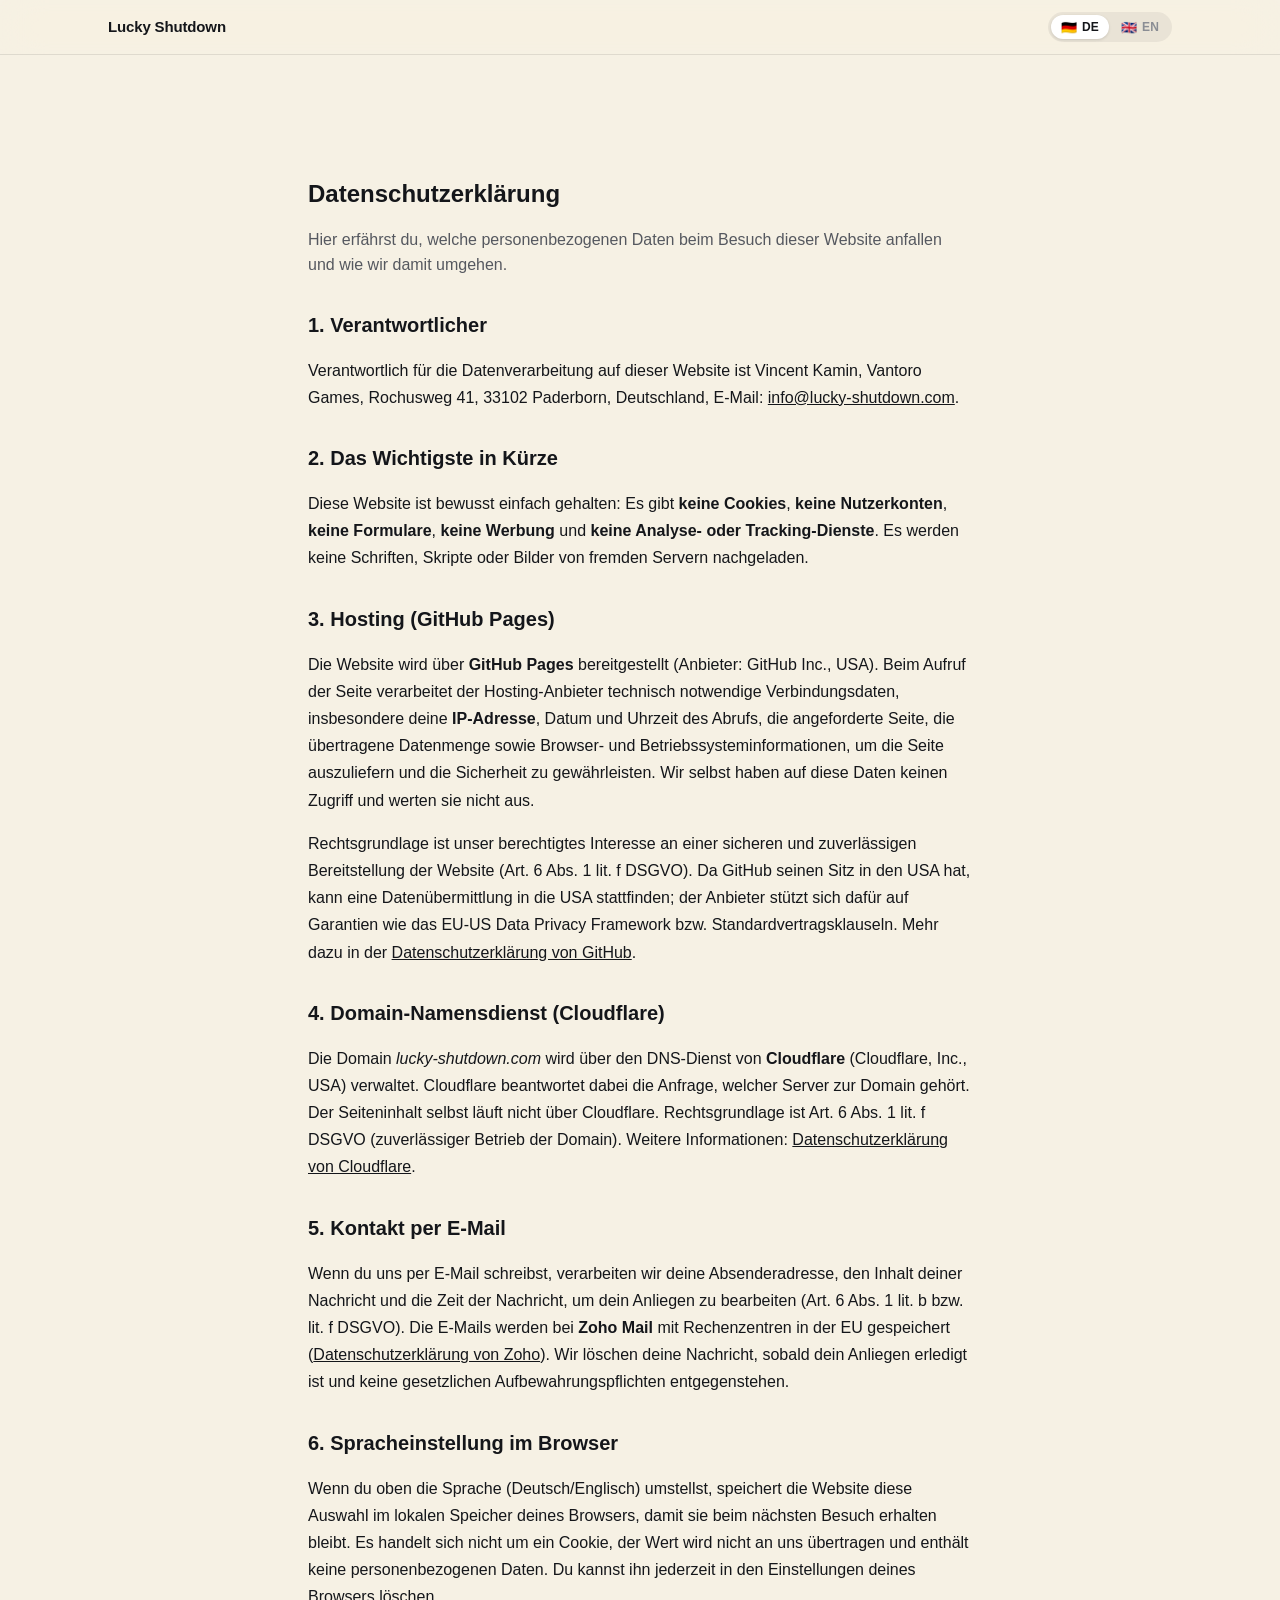
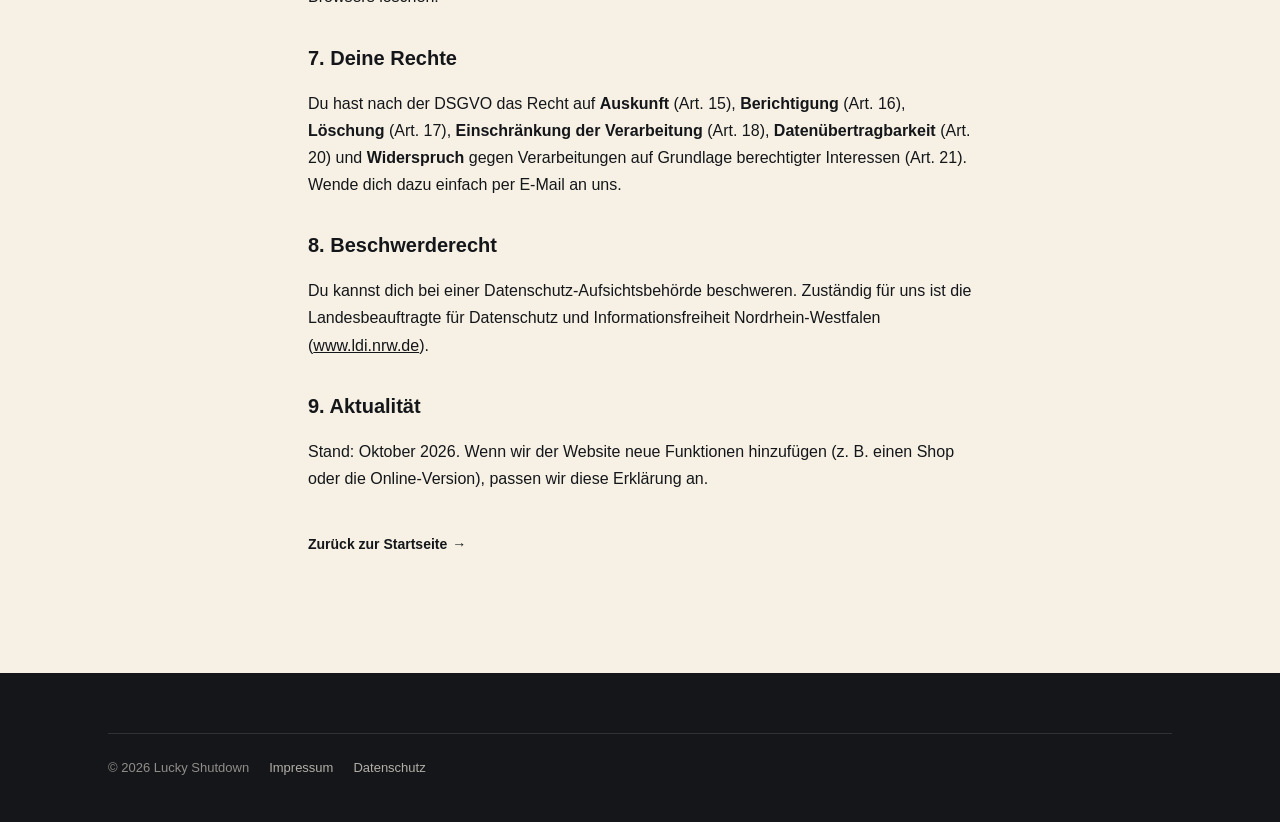
==== datenschutz.html @ 55f63623 "Datenschutzerklärung (DE/EN) und Fußzeilen-Links; Platzhalter entfernt Co-Authored-By: Claude Sonnet" ====
<!DOCTYPE html>
<html lang="de">
<head>
<meta charset="UTF-8">
<meta name="viewport" content="width=device-width, initial-scale=1.0">
<title>Datenschutz – Lucky Shutdown</title>
<meta name="robots" content="noindex">
<link rel="stylesheet" href="styles.css">
</head>
<body data-page="datenschutz">

<nav class="nav">
  <div class="wrap">
    <a class="nav-logo" href="./">Lucky Shutdown</a>
    <div class="nav-right">
      <div class="lang-switch" role="group" data-i18n-aria-label="lang.ariaLabel" aria-label="Sprache wählen">
        <button type="button" class="lang-btn is-active" data-lang="de" aria-pressed="true"><span class="lang-flag">🇩🇪</span><span class="lang-code">DE</span></button>
        <button type="button" class="lang-btn" data-lang="en" aria-pressed="false"><span class="lang-flag">🇬🇧</span><span class="lang-code">EN</span></button>
      </div>
    </div>
  </div>
</nav>

<section style="min-height:60vh">
  <div class="wrap-narrow">
    <h1 data-i18n="dsg.title" style="margin-bottom:8px">Datenschutzerklärung</h1>
    <p data-i18n="dsg.lede" style="color:var(--ink-soft);margin-bottom:24px">Hier erfährst du, welche personenbezogenen Daten beim Besuch dieser Website anfallen und wie wir damit umgehen.</p>
    <h2 data-i18n="dsg.h1" style="font-size:20px;margin:32px 0 8px">1. Verantwortlicher</h2>
    <p data-i18n="dsg.controller" style="line-height:1.7">Verantwortlich für die Datenverarbeitung auf dieser Website ist Vincent Kamin, Vantoro Games, Rochusweg 41, 33102 Paderborn, Deutschland, E-Mail: <a href="mailto:info@lucky-shutdown.com">info@lucky-shutdown.com</a>.</p>
    <h2 data-i18n="dsg.h2" style="font-size:20px;margin:32px 0 8px">2. Das Wichtigste in Kürze</h2>
    <p data-i18n="dsg.brief" style="line-height:1.7">Diese Website ist bewusst einfach gehalten: Es gibt <strong>keine Cookies</strong>, <strong>keine Nutzerkonten</strong>, <strong>keine Formulare</strong>, <strong>keine Werbung</strong> und <strong>keine Analyse- oder Tracking-Dienste</strong>. Es werden keine Schriften, Skripte oder Bilder von fremden Servern nachgeladen.</p>
    <h2 data-i18n="dsg.h3" style="font-size:20px;margin:32px 0 8px">3. Hosting (GitHub Pages)</h2>
    <p data-i18n="dsg.hosting1" style="line-height:1.7">Die Website wird über <strong>GitHub Pages</strong> bereitgestellt (Anbieter: GitHub Inc., USA). Beim Aufruf der Seite verarbeitet der Hosting-Anbieter technisch notwendige Verbindungsdaten, insbesondere deine <strong>IP-Adresse</strong>, Datum und Uhrzeit des Abrufs, die angeforderte Seite, die übertragene Datenmenge sowie Browser- und Betriebssysteminformationen, um die Seite auszuliefern und die Sicherheit zu gewährleisten. Wir selbst haben auf diese Daten keinen Zugriff und werten sie nicht aus.</p>
    <p data-i18n="dsg.hosting2" style="line-height:1.7">Rechtsgrundlage ist unser berechtigtes Interesse an einer sicheren und zuverlässigen Bereitstellung der Website (Art. 6 Abs. 1 lit. f DSGVO). Da GitHub seinen Sitz in den USA hat, kann eine Datenübermittlung in die USA stattfinden; der Anbieter stützt sich dafür auf Garantien wie das EU-US Data Privacy Framework bzw. Standardvertragsklauseln. Mehr dazu in der <a href="https://docs.github.com/en/site-policy/privacy-policies/github-general-privacy-statement" target="_blank" rel="noopener">Datenschutzerklärung von GitHub</a>.</p>
    <h2 data-i18n="dsg.h4" style="font-size:20px;margin:32px 0 8px">4. Domain-Namensdienst (Cloudflare)</h2>
    <p data-i18n="dsg.dns" style="line-height:1.7">Die Domain <em>lucky-shutdown.com</em> wird über den DNS-Dienst von <strong>Cloudflare</strong> (Cloudflare, Inc., USA) verwaltet. Cloudflare beantwortet dabei die Anfrage, welcher Server zur Domain gehört. Der Seiteninhalt selbst läuft nicht über Cloudflare. Rechtsgrundlage ist Art. 6 Abs. 1 lit. f DSGVO (zuverlässiger Betrieb der Domain). Weitere Informationen: <a href="https://www.cloudflare.com/privacypolicy/" target="_blank" rel="noopener">Datenschutzerklärung von Cloudflare</a>.</p>
    <h2 data-i18n="dsg.h5" style="font-size:20px;margin:32px 0 8px">5. Kontakt per E-Mail</h2>
    <p data-i18n="dsg.mail" style="line-height:1.7">Wenn du uns per E-Mail schreibst, verarbeiten wir deine Absenderadresse, den Inhalt deiner Nachricht und die Zeit der Nachricht, um dein Anliegen zu bearbeiten (Art. 6 Abs. 1 lit. b bzw. lit. f DSGVO). Die E-Mails werden bei <strong>Zoho Mail</strong> mit Rechenzentren in der EU gespeichert (<a href="https://www.zoho.com/privacy.html" target="_blank" rel="noopener">Datenschutzerklärung von Zoho</a>). Wir löschen deine Nachricht, sobald dein Anliegen erledigt ist und keine gesetzlichen Aufbewahrungspflichten entgegenstehen.</p>
    <h2 data-i18n="dsg.h6" style="font-size:20px;margin:32px 0 8px">6. Spracheinstellung im Browser</h2>
    <p data-i18n="dsg.lang" style="line-height:1.7">Wenn du oben die Sprache (Deutsch/Englisch) umstellst, speichert die Website diese Auswahl im lokalen Speicher deines Browsers, damit sie beim nächsten Besuch erhalten bleibt. Es handelt sich nicht um ein Cookie, der Wert wird nicht an uns übertragen und enthält keine personenbezogenen Daten. Du kannst ihn jederzeit in den Einstellungen deines Browsers löschen.</p>
    <h2 data-i18n="dsg.h7" style="font-size:20px;margin:32px 0 8px">7. Deine Rechte</h2>
    <p data-i18n="dsg.rights" style="line-height:1.7">Du hast nach der DSGVO das Recht auf <strong>Auskunft</strong> (Art. 15), <strong>Berichtigung</strong> (Art. 16), <strong>Löschung</strong> (Art. 17), <strong>Einschränkung der Verarbeitung</strong> (Art. 18), <strong>Datenübertragbarkeit</strong> (Art. 20) und <strong>Widerspruch</strong> gegen Verarbeitungen auf Grundlage berechtigter Interessen (Art. 21). Wende dich dazu einfach per E-Mail an uns.</p>
    <h2 data-i18n="dsg.h8" style="font-size:20px;margin:32px 0 8px">8. Beschwerderecht</h2>
    <p data-i18n="dsg.complaint" style="line-height:1.7">Du kannst dich bei einer Datenschutz-Aufsichtsbehörde beschweren. Zuständig für uns ist die Landesbeauftragte für Datenschutz und Informationsfreiheit Nordrhein-Westfalen (<a href="https://www.ldi.nrw.de" target="_blank" rel="noopener">www.ldi.nrw.de</a>).</p>
    <h2 data-i18n="dsg.h9" style="font-size:20px;margin:32px 0 8px">9. Aktualität</h2>
    <p data-i18n="dsg.updated" style="line-height:1.7">Stand: Oktober 2026. Wenn wir der Website neue Funktionen hinzufügen (z. B. einen Shop oder die Online-Version), passen wir diese Erklärung an.</p>
    <p style="margin-top:40px"><a class="link-arrow" href="./" data-i18n="imp.back">Zurück zur Startseite</a></p>
  </div>
</section>

<footer class="site-footer">
  <div class="wrap">
    <div class="footer-bottom">
      <span>&copy; 2026 Lucky Shutdown</span>
      <a href="impressum.html" data-i18n="footer.imprint">Impressum</a>
      <a href="datenschutz.html" data-i18n="footer.privacy">Datenschutz</a>
    </div>
  </div>
</footer>

<script src="i18n.js" defer></script>
<script src="main.js" defer></script>
</body>
</html>
---- styles.css ----
/* Lucky Shutdown - Website
   ---------------------------------------------------------------------------
   Farb-Tokens 1:1 aus renderer/tokens.py / web/styles/tokens.css.
   Typografie/Layout im "Apple-Charakter": Systemschrift, viel Weißraum,
   ruhige Sektionsrhythmik, Haarlinien statt Kästen, dezente Bewegung.
   Die Website hat mehrere Seiten (index / regeln / karten), die sich
   diese eine Stylesheet-Datei teilen. */

:root {
  --amber: #FF8A00;
  --amber-deep: #C6600A;
  --amber-glow: #FFB25C;
  --cyan: #00AEC0;
  --cyan-deep: #007585;
  --cyan-glow: #5CE4F2;
  --ink: #14161A;
  --ink-soft: #55585F;
  --ink-mute: #8A8D94;
  --cream: #F6F1E4;
  --cream-2: #FBF8F0;          /* leicht hellerer Cream für abgesetzte Flächen */
  --cream-shadow: #E7DFC9;
  --white: #FFFFFF;
  --gold: #D8B24C;
  --gold-bright: #EFD68E;
  --line: rgba(20, 22, 26, 0.10);
  --line-soft: rgba(20, 22, 26, 0.06);

  --amber-wash: rgba(255, 138, 0, 0.10);
  --cyan-wash: rgba(0, 174, 192, 0.10);
  --gold-wash: rgba(216, 178, 76, 0.14);

  --font: -apple-system, BlinkMacSystemFont, 'SF Pro Display', 'SF Pro Text',
          'Helvetica Neue', Arial, sans-serif;

  --maxw: 1120px;
  --ease: cubic-bezier(0.22, 1, 0.36, 1);
}

* { box-sizing: border-box; }
html { scroll-behavior: smooth; scroll-padding-top: 72px; }

body {
  margin: 0;
  background: var(--cream);
  color: var(--ink);
  font-family: var(--font);
  line-height: 1.55;
  -webkit-font-smoothing: antialiased;
  text-rendering: optimizeLegibility;
  /* Sicherheitsnetz gegen horizontales Scrollen der ganzen Seite. */
  overflow-x: hidden;
}

img, svg { max-width: 100%; display: block; }
a { color: inherit; }

.wrap { max-width: var(--maxw); margin: 0 auto; padding: 0 28px; }
.wrap-mid { max-width: 900px; margin: 0 auto; padding: 0 28px; }
.wrap-narrow { max-width: 720px; margin: 0 auto; padding: 0 28px; }

@media (prefers-reduced-motion: reduce) {
  * { animation-duration: 0.001ms !important; transition-duration: 0.001ms !important; scroll-behavior: auto; }
}

.sr-only {
  position: absolute; width: 1px; height: 1px; padding: 0; margin: -1px;
  overflow: hidden; clip: rect(0, 0, 0, 0); white-space: nowrap; border: 0;
}

/* =========================================================================
   Navigation (geteilt über alle Seiten)
   ========================================================================= */
.nav {
  position: sticky;
  top: 0;
  z-index: 40;
  background: rgba(246, 241, 228, 0.75);
  backdrop-filter: saturate(180%) blur(20px);
  -webkit-backdrop-filter: saturate(180%) blur(20px);
  border-bottom: 1px solid var(--line);
}
.nav .wrap {
  display: flex;
  align-items: center;
  justify-content: space-between;
  gap: 16px;
  height: 54px;
}
.nav-logo {
  font-weight: 650;
  font-size: 15px;
  letter-spacing: -0.01em;
  color: var(--ink);
  white-space: nowrap;
  text-decoration: none;
}
.nav-right { display: flex; align-items: center; gap: 14px; min-width: 0; flex-shrink: 0; }
.nav-buy {
  flex-shrink: 0;
  font-size: 12.5px;
  font-weight: 600;
  padding: 7px 15px;
  border-radius: 980px;
  background: var(--ink);
  color: var(--cream);
  text-decoration: none;
  white-space: nowrap;
  transition: opacity 0.15s ease;
}
.nav-buy:hover { opacity: 0.85; }
.nav-buy.is-soon { background: transparent; color: var(--ink-mute); border: 1px solid var(--line); cursor: default; }

/* Menü-Knopf (Hamburger) - ersetzt die frueher direkt sichtbare Link-Reihe.
   Die klappt darunter auf (.nav-menu), auf Desktop wie Handy gleich, damit
   man immer alle drei Punkte auf einen Blick hat statt eine schmale,
   potenziell scrollbare Zeile zu uebersehen. */
.nav-menu-btn {
  display: inline-flex;
  flex-direction: column;
  align-items: center;
  justify-content: center;
  gap: 4px;
  width: 34px;
  height: 34px;
  padding: 0;
  border: none;
  border-radius: 8px;
  background: transparent;
  cursor: pointer;
  flex-shrink: 0;
  transition: background 0.15s ease;
}
.nav-menu-btn:hover { background: rgba(20, 22, 26, 0.06); }
.nav-menu-btn span {
  display: block;
  width: 18px;
  height: 2px;
  border-radius: 2px;
  background: var(--ink);
  transition: transform 0.2s ease, opacity 0.2s ease;
}
.nav-menu-btn[aria-expanded="true"] span:nth-child(1) { transform: translateY(6px) rotate(45deg); }
.nav-menu-btn[aria-expanded="true"] span:nth-child(2) { opacity: 0; }
.nav-menu-btn[aria-expanded="true"] span:nth-child(3) { transform: translateY(-6px) rotate(-45deg); }

.nav-menu {
  position: absolute;
  top: 100%;
  left: 0;
  right: 0;
  background: var(--cream);
  border-bottom: 1px solid var(--line);
  box-shadow: 0 16px 30px -18px rgba(20, 22, 26, 0.35);
}
.nav-menu[hidden] { display: none; }
.nav-menu ul {
  list-style: none;
  margin: 0 auto;
  padding: 8px 28px;
  max-width: var(--maxw);
}
.nav-menu li { border-top: 1px solid var(--line-soft); }
.nav-menu li:first-child { border-top: none; }
.nav-menu a {
  display: block;
  padding: 15px 4px;
  color: var(--ink);
  text-decoration: none;
  font-size: 15.5px;
  font-weight: 600;
  letter-spacing: -0.005em;
  transition: color 0.15s ease;
}
.nav-menu a:hover { color: var(--ink-soft); }
.nav-menu a[aria-current="page"] { color: var(--gold); }

/* Sprachumschalter */
.lang-switch {
  display: flex;
  align-items: center;
  gap: 2px;
  flex-shrink: 0;
  padding: 3px;
  border-radius: 980px;
  background: rgba(20, 22, 26, 0.06);
}
.lang-btn {
  display: inline-flex;
  align-items: center;
  gap: 5px;
  border: none;
  background: transparent;
  color: var(--ink-mute);
  font-family: inherit;
  font-size: 12px;
  font-weight: 650;
  letter-spacing: 0.01em;
  padding: 5px 10px;
  border-radius: 980px;
  cursor: pointer;
  transition: background 0.15s ease, color 0.15s ease;
}
.lang-btn:hover { color: var(--ink); }
.lang-btn.is-active {
  background: var(--white);
  color: var(--ink);
  box-shadow: 0 1px 3px rgba(20, 22, 26, 0.14);
}
.lang-flag { font-size: 13px; line-height: 1; }

@media (max-width: 700px) {
  /* Auf schmalen Screens zeigt der Umschalter nur noch die Flaggen, damit
     neben ihm noch Platz fuer die "Bald erhaeltlich"-Badge und den
     Menü-Knopf bleibt. */
  .lang-code { display: none; }
  .lang-btn { padding: 6px 8px; }
  .lang-flag { font-size: 15px; }
}

@media (max-width: 560px) {
  .nav-right { gap: 8px; }
  .nav-buy { padding: 6px 11px; font-size: 11.5px; }
}

@media (max-width: 420px) {
  /* Auf sehr schmalen Screens reicht der Platz nicht fuer Umschalter +
     "Bald erhaeltlich" + Menü-Knopf nebeneinander - die (ohnehin nicht
     klickbare) Badge weicht hier, damit Umschalter und Menü nicht verschwinden. */
  .nav-buy { display: none; }
}

/* =========================================================================
   Buttons
   ========================================================================= */
.btn {
  display: inline-flex;
  align-items: center;
  gap: 8px;
  padding: 13px 26px;
  border-radius: 980px;
  font-weight: 600;
  font-size: 15px;
  letter-spacing: -0.005em;
  text-decoration: none;
  border: 1px solid transparent;
  cursor: pointer;
  font-family: inherit;
  transition: transform 0.15s ease, opacity 0.15s ease, background 0.15s ease;
}
.btn:hover { opacity: 0.88; }
.btn:active { transform: scale(0.97); }
.btn-primary { background: var(--ink); color: var(--white); }
.btn-secondary { background: transparent; color: var(--ink); border-color: var(--line); }
.btn-ghost { background: rgba(20,22,26,0.05); color: var(--ink); }
.btn[aria-disabled="true"] { opacity: 0.5; pointer-events: none; }
.btn-lg { padding: 15px 30px; font-size: 16px; }

.link-arrow {
  display: inline-flex;
  align-items: center;
  gap: 5px;
  font-weight: 600;
  font-size: 14px;
  color: var(--ink);
  text-decoration: none;
}
.link-arrow::after { content: '\2192'; transition: transform 0.15s ease; }
.link-arrow:hover::after { transform: translateX(3px); }

/* =========================================================================
   Section shell
   ========================================================================= */
section { padding: 100px 0; }
.section-alt { background: var(--white); }
.section-cream2 { background: var(--cream-2); }
.section-head { text-align: center; max-width: 640px; margin: 0 auto 60px; }
.section-head.left { text-align: left; margin-left: 0; }

.eyebrow {
  font-size: 12.5px;
  font-weight: 650;
  letter-spacing: 0.06em;
  text-transform: uppercase;
  color: var(--ink-mute);
  margin: 0 0 12px;
}
h2.section-title {
  font-size: clamp(26px, 3.4vw, 38px);
  font-weight: 700;
  letter-spacing: -0.02em;
  line-height: 1.1;
  margin: 0 0 14px;
  text-wrap: balance;
  color: var(--ink);
}
.section-lede {
  color: var(--ink-soft);
  font-size: 17px;
  line-height: 1.55;
  margin: 0;
}

.badge-soon {
  display: inline-block;
  font-size: 11px;
  font-weight: 700;
  letter-spacing: 0.05em;
  text-transform: uppercase;
  color: var(--cyan-deep);
  background: var(--cyan-wash);
  border-radius: 980px;
  padding: 4px 11px;
  vertical-align: middle;
}
.placeholder-note {
  display: inline-block;
  font-size: 11.5px;
  font-weight: 600;
  letter-spacing: 0.02em;
  color: var(--gold);
  background: var(--gold-wash);
  border-radius: 980px;
  padding: 4px 12px;
}

/* =========================================================================
   Hero (Startseite)
   ========================================================================= */
.hero { padding: 60px 0 76px; text-align: center; }
.hero h1 {
  font-size: clamp(38px, 6vw, 64px);
  font-weight: 700;
  letter-spacing: -0.025em;
  line-height: 1.04;
  margin: 0 0 14px;
  text-wrap: balance;
}
.hero .tagline {
  max-width: 540px;
  margin: 0 auto 6px;
  font-size: 19px;
  color: var(--ink-soft);
  text-wrap: balance;
}
.hero .tagline .draft-tag { display: block; margin-top: 12px; }

.box3d-wrap { margin: 44px auto 4px; display: flex; justify-content: center; }
.box3d-stage {
  width: 280px; height: 364px;
  perspective: 1400px;
  touch-action: none; user-select: none;
  filter: drop-shadow(0 40px 60px rgba(20, 22, 26, 0.22));
}
.box3d-cube {
  position: relative; width: 100%; height: 100%;
  transform-style: preserve-3d; cursor: grab; will-change: transform;
}
.box3d-cube.dragging { cursor: grabbing; }
.box3d-face {
  position: absolute; top: 50%; left: 50%;
  overflow: hidden; border-radius: 4px;
  box-shadow: 0 0 0 1px rgba(20, 22, 26, 0.06);
  backface-visibility: hidden;
}
.box3d-face img { width: 100%; height: 100%; object-fit: cover; pointer-events: none; }
.box3d-face.front  { width: 280px; height: 364px; margin: -182px 0 0 -140px; transform: translateZ(28px); }
.box3d-face.back   { width: 280px; height: 364px; margin: -182px 0 0 -140px; transform: rotateY(180deg) translateZ(28px); }
.box3d-face.right  { width: 56px;  height: 364px; margin: -182px 0 0 -28px;  transform: rotateY(90deg) translateZ(140px); }
.box3d-face.left   { width: 56px;  height: 364px; margin: -182px 0 0 -28px;  transform: rotateY(-90deg) translateZ(140px); }
.box3d-face.top    { width: 280px; height: 56px;  margin: -28px 0 0 -140px; transform: rotateX(90deg) translateZ(182px); }
.box3d-face.bottom { width: 280px; height: 56px;  margin: -28px 0 0 -140px; transform: rotateX(-90deg) translateZ(182px); }

.drag-hint {
  text-align: center;
  font-size: 12.5px; font-weight: 500;
  color: var(--ink-mute);
  margin: 26px 0 36px;
  letter-spacing: 0.01em;
}

.cta-row { display: flex; gap: 14px; justify-content: center; flex-wrap: wrap; }

/* =========================================================================
   "In 30 Sekunden" – Mini-Schritte
   ========================================================================= */
.quick-steps {
  display: grid;
  grid-template-columns: repeat(auto-fit, minmax(220px, 1fr));
  gap: 24px;
  max-width: 940px;
  margin: 0 auto;
  counter-reset: qs;
}
.quick-step { position: relative; padding-left: 44px; }
.quick-step::before {
  counter-increment: qs;
  content: counter(qs);
  position: absolute; left: 0; top: -2px;
  width: 30px; height: 30px;
  display: flex; align-items: center; justify-content: center;
  border-radius: 50%;
  background: var(--ink); color: var(--cream);
  font-size: 14px; font-weight: 700;
}
.quick-step h3 { margin: 0 0 4px; font-size: 16px; font-weight: 650; }
.quick-step p { margin: 0; font-size: 14.5px; color: var(--ink-soft); }

/* =========================================================================
   Zwei-Wege-Split: physisch vs. digital
   ========================================================================= */
.paths {
  display: grid;
  grid-template-columns: 1fr 1fr;
  gap: 24px;
  max-width: 940px;
  margin: 0 auto;
}
@media (max-width: 760px) { .paths { grid-template-columns: 1fr; } }
.path-card {
  border: 1px solid var(--line);
  border-radius: 22px;
  padding: 34px 30px;
  background: var(--white);
  display: flex;
  flex-direction: column;
}
.path-card.digital { background: var(--ink); color: var(--cream); border-color: transparent; }
.path-kicker {
  font-size: 12px; font-weight: 700; letter-spacing: 0.06em; text-transform: uppercase;
  color: var(--ink-mute); margin: 0 0 10px;
}
.path-card.digital .path-kicker { color: rgba(246,241,228,0.55); }
.path-card h3 { margin: 0 0 10px; font-size: 22px; font-weight: 700; letter-spacing: -0.015em; }
.path-card > p { margin: 0 0 20px; font-size: 15px; color: var(--ink-soft); }
.path-card.digital > p { color: rgba(246,241,228,0.75); }
.path-card ul { margin: 0 0 24px; padding: 0; list-style: none; }
.path-card li {
  font-size: 14.5px; padding: 7px 0 7px 24px; position: relative;
  color: var(--ink-soft);
}
.path-card.digital li { color: rgba(246,241,228,0.8); }
.path-card li::before {
  content: '\2713'; position: absolute; left: 0; color: var(--gold); font-weight: 700;
}
.path-card .btn { margin-top: auto; align-self: flex-start; }
.path-card.digital .btn-primary { background: var(--gold-bright); color: var(--ink); }

/* =========================================================================
   Kaufen-Teaser
   ========================================================================= */
.buy-cta {
  background: var(--ink);
  color: var(--cream);
  text-align: center;
}
.buy-cta h2 { font-size: clamp(26px, 4vw, 38px); font-weight: 700; letter-spacing: -0.02em; margin: 0 0 14px; }
.buy-cta p { max-width: 460px; margin: 0 auto 28px; color: rgba(246,241,228,0.72); font-size: 17px; }

/* =========================================================================
   Rules – Seitenkopf & "Schnell erklärt"
   ========================================================================= */
.page-head {
  padding: 68px 0 8px;
  text-align: center;
}
/* Abschnitt "Spielregeln" der Einzelseite: der Kopf bringt
   seinen Abstand selbst mit, deshalb kein zusaetzliches Section-Padding. */
#regeln { padding: 0; border-top: 1px solid var(--line); }
#karten { padding: 0 0 90px; }
.page-head h1,
.page-head h2 {
  font-size: clamp(34px, 5vw, 52px);
  font-weight: 700;
  letter-spacing: -0.025em;
  margin: 0 0 12px;
}
.page-head p { color: var(--ink-soft); font-size: 18px; max-width: 560px; margin: 0 auto; }

.quickref {
  max-width: 760px;
  margin: 44px auto 0;
  background: var(--white);
  border: 1px solid var(--line);
  border-radius: 22px;
  padding: 34px 34px 30px;
  text-align: left;
}
.quickref h2 {
  font-size: 13px; font-weight: 700; letter-spacing: 0.06em; text-transform: uppercase;
  color: var(--ink-mute); margin: 0 0 20px;
}
.quickref ol { margin: 0; padding: 0; list-style: none; counter-reset: qr; }
.quickref li {
  position: relative;
  padding: 12px 0 12px 40px;
  border-top: 1px solid var(--line-soft);
  font-size: 15px;
  color: var(--ink-soft);
}
.quickref li:first-child { border-top: none; }
.quickref li::before {
  counter-increment: qr;
  content: counter(qr);
  position: absolute; left: 0; top: 12px;
  width: 24px; height: 24px;
  display: flex; align-items: center; justify-content: center;
  border-radius: 50%;
  background: var(--gold-wash); color: var(--gold);
  font-size: 12px; font-weight: 700;
}
.quickref li strong { color: var(--ink); font-weight: 650; }

/* Sprungmarken-Leiste */
.jumpbar {
  position: sticky;
  top: 54px;
  z-index: 20;
  background: rgba(246,241,228,0.82);
  backdrop-filter: blur(14px);
  -webkit-backdrop-filter: blur(14px);
  border-bottom: 1px solid var(--line);
  margin-top: 60px;
}
.jumpbar ul {
  display: flex;
  gap: 6px;
  list-style: none;
  margin: 0 auto;
  max-width: var(--maxw);
  padding: 10px 28px;
  overflow-x: auto;
  scrollbar-width: none;
}
.jumpbar ul::-webkit-scrollbar { display: none; }
.jumpbar a {
  flex-shrink: 0;
  font-size: 12.5px; font-weight: 600;
  color: var(--ink-soft);
  text-decoration: none;
  padding: 6px 12px;
  border-radius: 980px;
  transition: background 0.15s ease, color 0.15s ease;
}
.jumpbar a:hover { background: rgba(20,22,26,0.05); color: var(--ink); }

/* =========================================================================
   Rules – Blockstruktur A–G
   ========================================================================= */
.rule-block {
  border-top: 1px solid var(--line);
  padding: 64px 0;
}
.rule-block:first-of-type { border-top: none; }
.rule-block h2 {
  font-size: clamp(24px, 3vw, 32px);
  font-weight: 700;
  letter-spacing: -0.02em;
  margin: 0 0 8px;
  scroll-margin-top: 110px;
}
.rule-block .rule-lede {
  color: var(--ink-soft);
  font-size: 16.5px;
  max-width: 620px;
  margin: 0 0 30px;
}
.rule-letter {
  font-size: 13px; font-weight: 700; color: var(--gold);
  letter-spacing: 0.08em; display: block; margin-bottom: 6px;
}

.rule-block p { font-size: 15.5px; color: var(--ink-soft); line-height: 1.6; max-width: 640px; }
.rule-block p strong, .rule-block li strong, .term { color: var(--ink); font-weight: 650; }

/* Schritt-Liste (Aufbau / Spielzug) */
.steps { counter-reset: st; margin: 0; padding: 0; list-style: none; max-width: 660px; }
.steps > li {
  position: relative;
  padding: 16px 0 16px 46px;
  border-top: 1px solid var(--line-soft);
  font-size: 15.5px;
  color: var(--ink-soft);
  line-height: 1.55;
}
.steps > li:first-child { border-top: none; }
.steps > li::before {
  counter-increment: st;
  content: counter(st);
  position: absolute; left: 0; top: 15px;
  width: 28px; height: 28px;
  display: flex; align-items: center; justify-content: center;
  border-radius: 50%;
  background: var(--ink); color: var(--cream);
  font-size: 13px; font-weight: 700;
}
.steps > li strong { color: var(--ink); font-weight: 650; }

/* Ergebnis-Chip ("3 verdeckt · 3 offen · 3 Hand") */
.result-chip {
  display: inline-flex;
  align-items: center;
  gap: 12px;
  margin-top: 26px;
  padding: 12px 20px;
  background: var(--gold-wash);
  border-radius: 14px;
  font-size: 15px; font-weight: 650;
  color: var(--ink);
}

/* Was-darf-ich Tabelle (Spielzug) */
.play-matrix {
  margin: 26px 0 0;
  border: 1px solid var(--line);
  border-radius: 16px;
  overflow: hidden;
  max-width: 660px;
}
.play-matrix .row {
  display: grid;
  grid-template-columns: 190px 1fr;
  gap: 16px;
  padding: 14px 18px;
  border-top: 1px solid var(--line-soft);
  font-size: 14.5px;
}
.play-matrix .row:first-child { border-top: none; }
.play-matrix .k { font-weight: 650; color: var(--ink); }
.play-matrix .v { color: var(--ink-soft); }
@media (max-width: 560px) {
  .play-matrix .row { grid-template-columns: 1fr; gap: 3px; }
}

/* =========================================================================
   Rules E – Kartenfunktions-Blöcke (einheitliches Schema)
   ========================================================================= */
.cardfn-grid {
  display: grid;
  gap: 20px;
  margin-top: 8px;
}
.cardfn {
  display: grid;
  grid-template-columns: 132px 1fr;
  gap: 26px;
  align-items: start;
  padding: 26px;
  border: 1px solid var(--line);
  border-radius: 20px;
  background: var(--white);
  scroll-margin-top: 120px;
}
.cardfn > img {
  width: 132px;
  border-radius: 10px;
  box-shadow: 0 12px 26px -14px rgba(20,22,26,0.5);
}
.cardfn-body h3 {
  margin: 0 0 4px;
  font-size: 18px; font-weight: 700; letter-spacing: -0.01em;
}
.cardfn-type {
  font-size: 11.5px; font-weight: 700; letter-spacing: 0.05em; text-transform: uppercase;
  color: var(--ink-mute); margin: 0 0 16px;
}
.cardfn dl { margin: 0; display: grid; gap: 10px; }
.cardfn dl > div { display: grid; grid-template-columns: 138px 1fr; gap: 14px; }
.cardfn dt { font-size: 13px; font-weight: 650; color: var(--ink); }
.cardfn dd { margin: 0; font-size: 14px; color: var(--ink-soft); line-height: 1.5; }
.cardfn dd strong { color: var(--ink); font-weight: 650; }
@media (max-width: 620px) {
  .cardfn { grid-template-columns: 1fr; gap: 16px; padding: 22px; text-align: center; }
  .cardfn > img { width: 140px; margin: 0 auto; }
  .cardfn-body { text-align: left; }
  .cardfn dl { gap: 14px; }
  .cardfn dl > div { grid-template-columns: 1fr; gap: 4px; }
}

/* =========================================================================
   Disclosure-Liste (Sonderfälle F, Details überall)
   ========================================================================= */
.disclosure { border-top: 1px solid var(--line); }
.disclosure:last-of-type { border-bottom: 1px solid var(--line); }
.disclosure summary {
  cursor: pointer;
  list-style: none;
  padding: 20px 4px;
  font-size: 16px;
  font-weight: 600;
  letter-spacing: -0.01em;
  color: var(--ink);
  display: flex;
  align-items: center;
  justify-content: space-between;
  gap: 12px;
}
.disclosure summary::-webkit-details-marker { display: none; }
.disclosure summary::after {
  content: '+';
  font-size: 22px; font-weight: 300;
  color: var(--ink-mute);
  flex-shrink: 0;
}
.disclosure[open] summary::after { content: '\2212'; }
.disclosure-body {
  padding: 0 4px 26px;
  color: var(--ink-soft);
  font-size: 14.5px;
  line-height: 1.6;
}
.disclosure-body p { margin: 10px 0; max-width: 620px; }
.disclosure-body ul, .disclosure-body ol { margin: 10px 0; padding-left: 20px; max-width: 620px; }
.disclosure-body li { margin: 6px 0; }
.disclosure-body ul ul, .disclosure-body ol ul { margin: 5px 0; }
.disclosure-body strong { color: var(--ink); font-weight: 650; }
.mini-subhead {
  font-weight: 650; color: var(--ink);
  font-size: 12px; letter-spacing: 0.04em; text-transform: uppercase;
  margin: 20px 0 4px;
}

/* =========================================================================
   Footer
   ========================================================================= */
.site-footer {
  background: var(--ink);
  color: rgba(246, 241, 228, 0.55);
  padding: 60px 0 44px;
  font-size: 13px;
}
.site-footer .cols {
  display: flex;
  flex-wrap: wrap;
  gap: 40px 60px;
  justify-content: space-between;
  margin-bottom: 40px;
}
.site-footer h4 {
  color: var(--cream);
  font-size: 12px; font-weight: 700; letter-spacing: 0.05em; text-transform: uppercase;
  margin: 0 0 12px;
}
.site-footer ul { list-style: none; margin: 0; padding: 0; }
.site-footer li { margin: 7px 0; }
.site-footer a { color: rgba(246, 241, 228, 0.7); text-decoration: none; }
.site-footer a:hover { color: var(--cream); }
.footer-bottom {
  border-top: 1px solid rgba(246,241,228,0.12);
  padding-top: 24px;
  display: flex; flex-wrap: wrap; gap: 8px 20px;
  align-items: center;
}
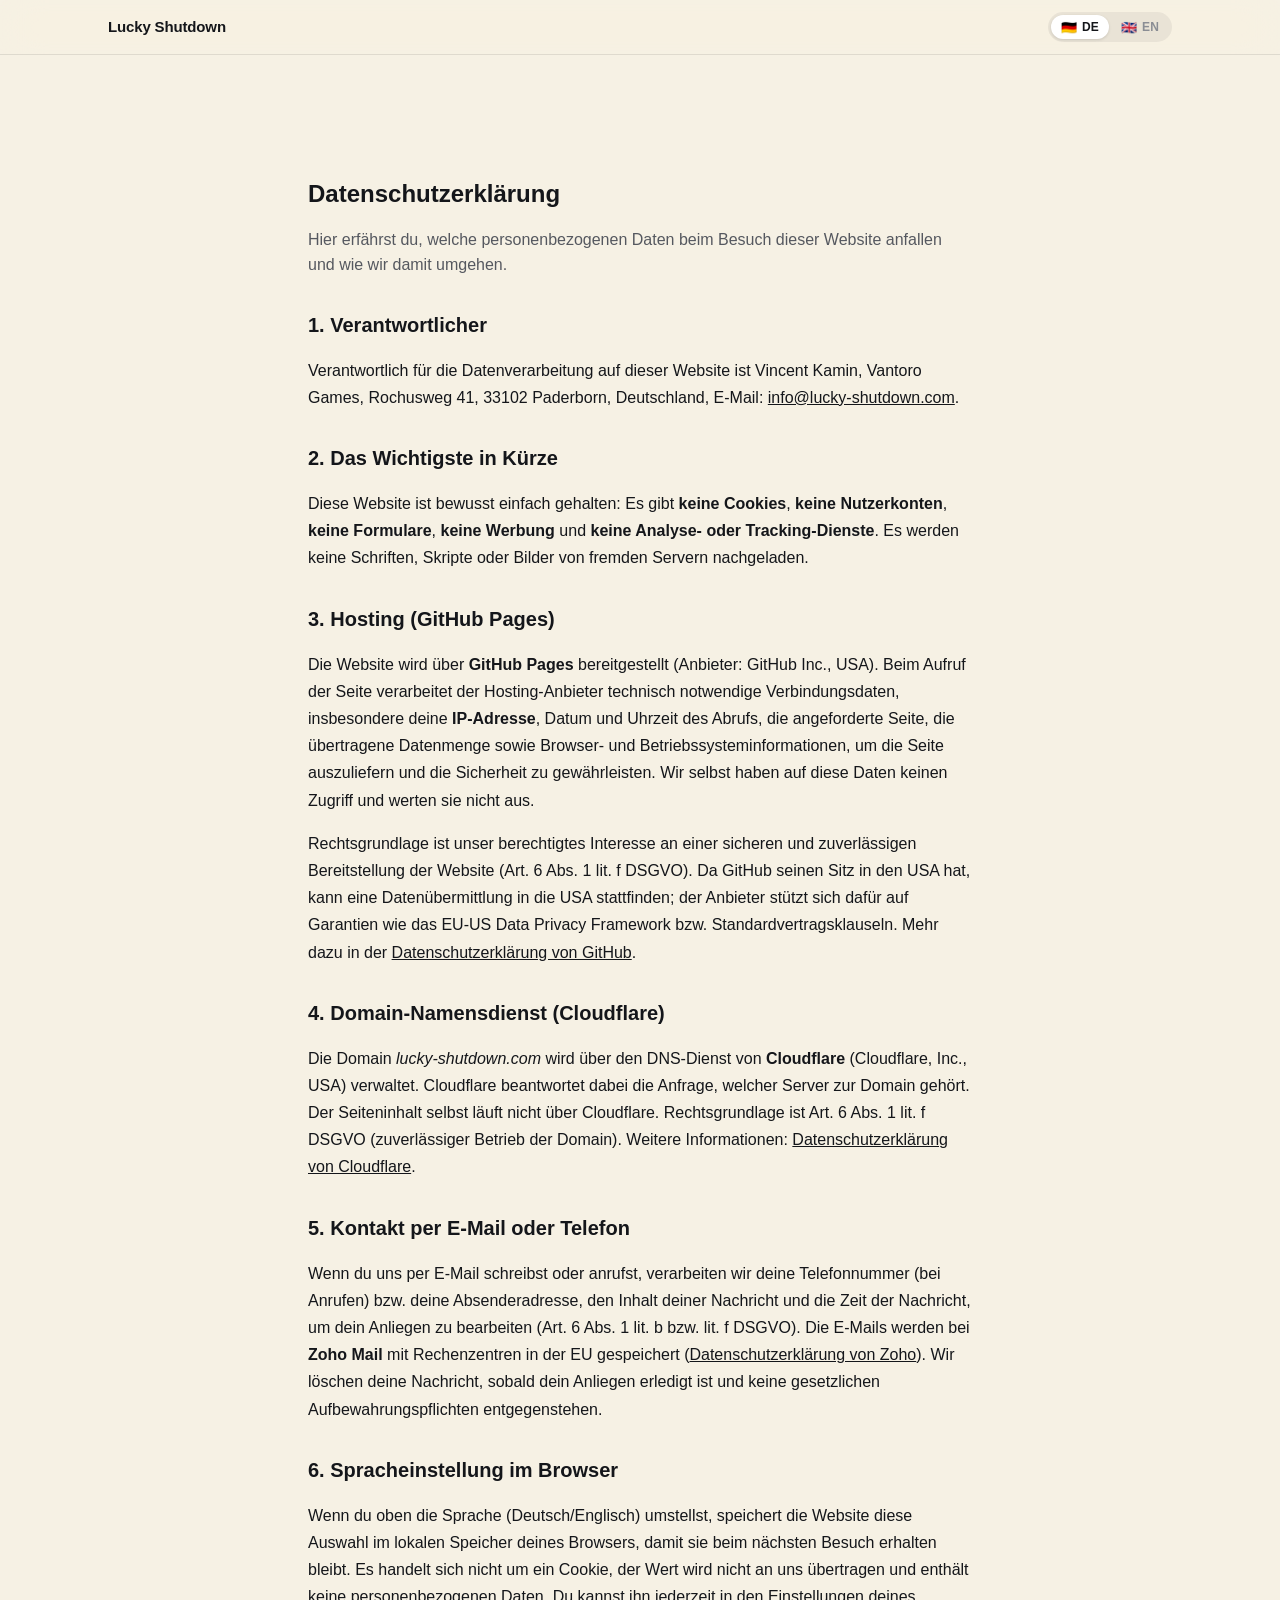
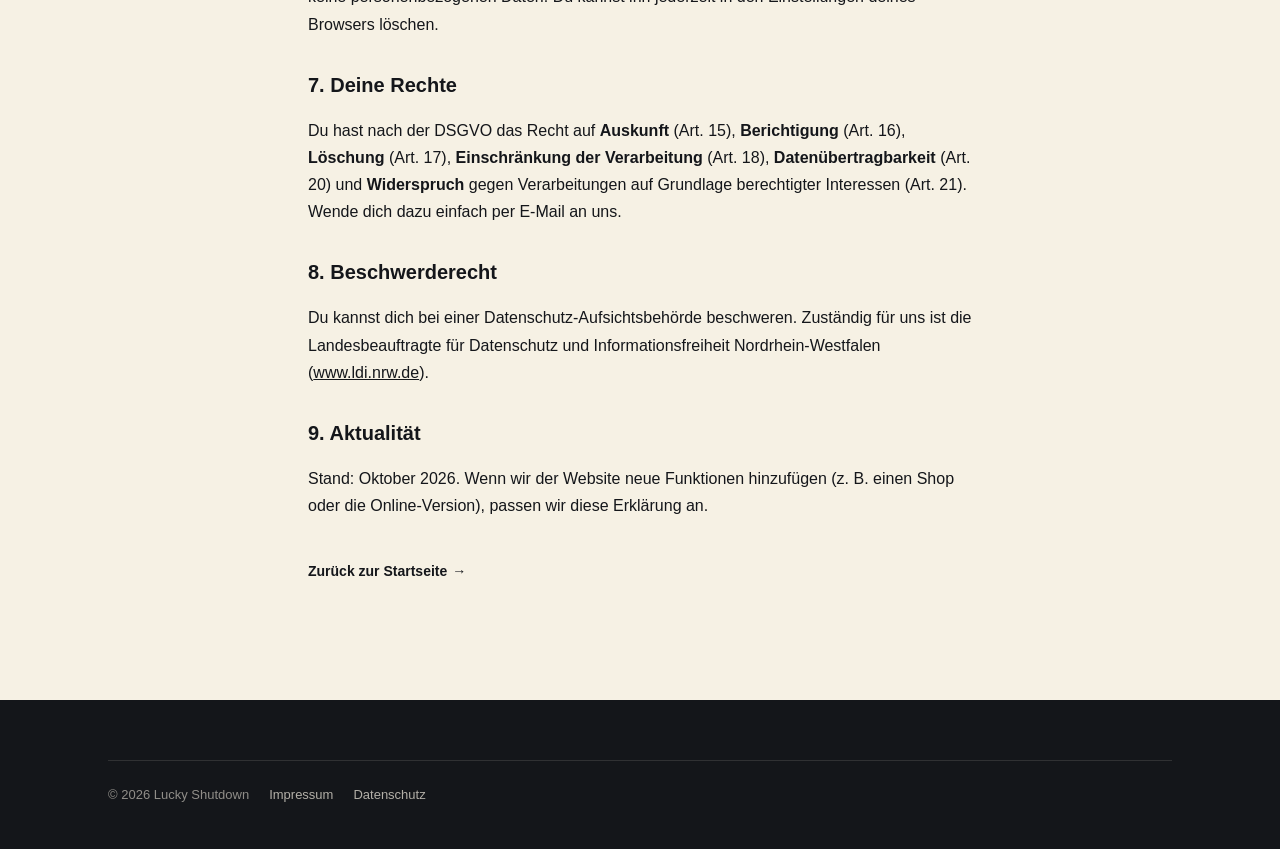
==== commit e6afd3d9: "Impressum: Telefonnummer; Datenschutz: Telefonkontakt ergänzt Co-Authored-By: Claude Sonnet 5.5 <nor" ====
--- a/datenschutz.html
+++ b/datenschutz.html
@@ -34,8 +34,8 @@
     <p data-i18n="dsg.hosting2" style="line-height:1.7">Rechtsgrundlage ist unser berechtigtes Interesse an einer sicheren und zuverlässigen Bereitstellung der Website (Art. 6 Abs. 1 lit. f DSGVO). Da GitHub seinen Sitz in den USA hat, kann eine Datenübermittlung in die USA stattfinden; der Anbieter stützt sich dafür auf Garantien wie das EU-US Data Privacy Framework bzw. Standardvertragsklauseln. Mehr dazu in der <a href="https://docs.github.com/en/site-policy/privacy-policies/github-general-privacy-statement" target="_blank" rel="noopener">Datenschutzerklärung von GitHub</a>.</p>
     <h2 data-i18n="dsg.h4" style="font-size:20px;margin:32px 0 8px">4. Domain-Namensdienst (Cloudflare)</h2>
     <p data-i18n="dsg.dns" style="line-height:1.7">Die Domain <em>lucky-shutdown.com</em> wird über den DNS-Dienst von <strong>Cloudflare</strong> (Cloudflare, Inc., USA) verwaltet. Cloudflare beantwortet dabei die Anfrage, welcher Server zur Domain gehört. Der Seiteninhalt selbst läuft nicht über Cloudflare. Rechtsgrundlage ist Art. 6 Abs. 1 lit. f DSGVO (zuverlässiger Betrieb der Domain). Weitere Informationen: <a href="https://www.cloudflare.com/privacypolicy/" target="_blank" rel="noopener">Datenschutzerklärung von Cloudflare</a>.</p>
-    <h2 data-i18n="dsg.h5" style="font-size:20px;margin:32px 0 8px">5. Kontakt per E-Mail</h2>
-    <p data-i18n="dsg.mail" style="line-height:1.7">Wenn du uns per E-Mail schreibst, verarbeiten wir deine Absenderadresse, den Inhalt deiner Nachricht und die Zeit der Nachricht, um dein Anliegen zu bearbeiten (Art. 6 Abs. 1 lit. b bzw. lit. f DSGVO). Die E-Mails werden bei <strong>Zoho Mail</strong> mit Rechenzentren in der EU gespeichert (<a href="https://www.zoho.com/privacy.html" target="_blank" rel="noopener">Datenschutzerklärung von Zoho</a>). Wir löschen deine Nachricht, sobald dein Anliegen erledigt ist und keine gesetzlichen Aufbewahrungspflichten entgegenstehen.</p>
+    <h2 data-i18n="dsg.h5" style="font-size:20px;margin:32px 0 8px">5. Kontakt per E-Mail oder Telefon</h2>
+    <p data-i18n="dsg.mail" style="line-height:1.7">Wenn du uns per E-Mail schreibst oder anrufst, verarbeiten wir deine Telefonnummer (bei Anrufen) bzw. deine Absenderadresse, den Inhalt deiner Nachricht und die Zeit der Nachricht, um dein Anliegen zu bearbeiten (Art. 6 Abs. 1 lit. b bzw. lit. f DSGVO). Die E-Mails werden bei <strong>Zoho Mail</strong> mit Rechenzentren in der EU gespeichert (<a href="https://www.zoho.com/privacy.html" target="_blank" rel="noopener">Datenschutzerklärung von Zoho</a>). Wir löschen deine Nachricht, sobald dein Anliegen erledigt ist und keine gesetzlichen Aufbewahrungspflichten entgegenstehen.</p>
     <h2 data-i18n="dsg.h6" style="font-size:20px;margin:32px 0 8px">6. Spracheinstellung im Browser</h2>
     <p data-i18n="dsg.lang" style="line-height:1.7">Wenn du oben die Sprache (Deutsch/Englisch) umstellst, speichert die Website diese Auswahl im lokalen Speicher deines Browsers, damit sie beim nächsten Besuch erhalten bleibt. Es handelt sich nicht um ein Cookie, der Wert wird nicht an uns übertragen und enthält keine personenbezogenen Daten. Du kannst ihn jederzeit in den Einstellungen deines Browsers löschen.</p>
     <h2 data-i18n="dsg.h7" style="font-size:20px;margin:32px 0 8px">7. Deine Rechte</h2>
